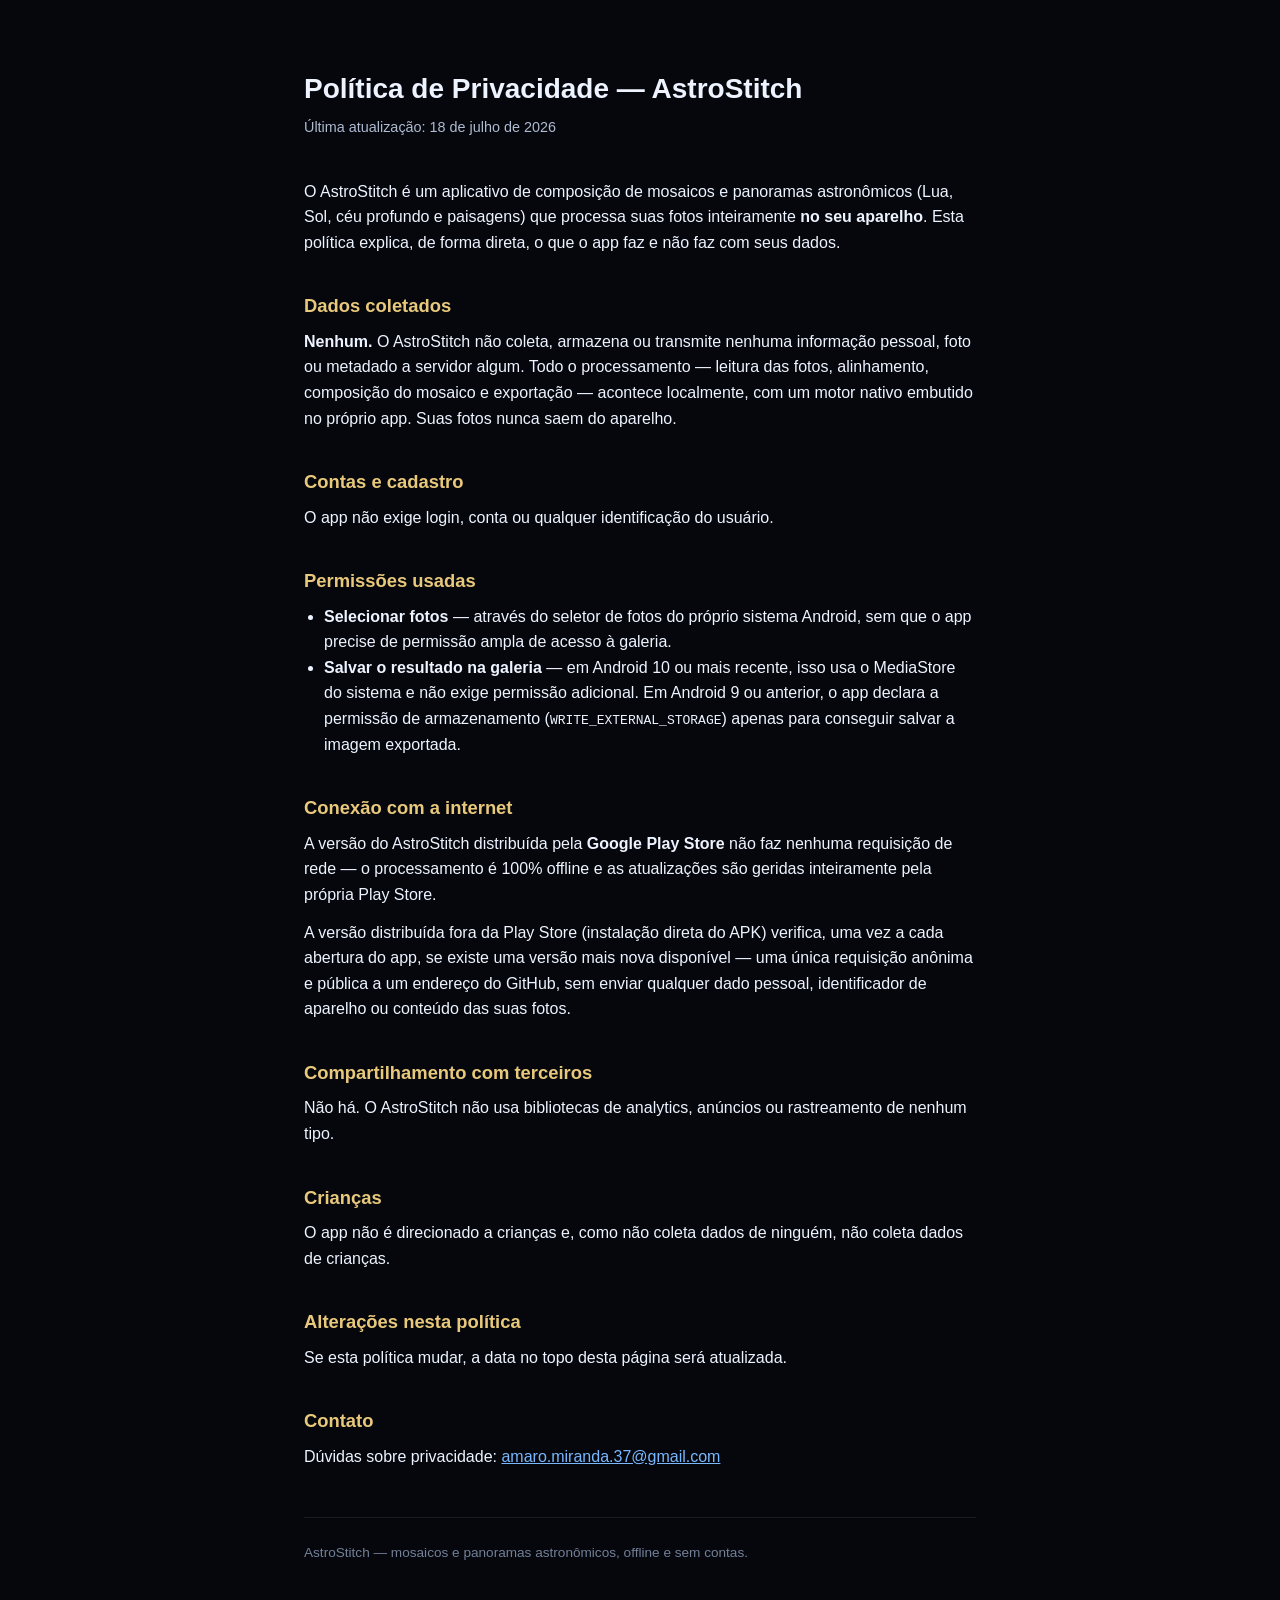
==== privacy-policy.html @ b21834c9 "Adiciona política de privacidade" ====
<!doctype html>
<html lang="pt-BR">
<head>
<meta charset="utf-8">
<meta name="viewport" content="width=device-width, initial-scale=1">
<title>Política de Privacidade — AstroStitch</title>
<style>
  :root { color-scheme: dark; }
  * { box-sizing: border-box; }
  body {
    margin: 0;
    background: #05070D;
    color: #EDF4FF;
    font-family: -apple-system, BlinkMacSystemFont, "Segoe UI", Roboto, Helvetica, Arial, sans-serif;
    line-height: 1.6;
  }
  main {
    max-width: 720px;
    margin: 0 auto;
    padding: 48px 24px 96px;
  }
  h1 {
    font-size: 1.75rem;
    margin-bottom: 4px;
  }
  .updated {
    color: #AEBBD0;
    font-size: 0.9rem;
    margin-bottom: 40px;
  }
  h2 {
    font-size: 1.15rem;
    color: #E8C87A;
    margin-top: 36px;
    margin-bottom: 8px;
  }
  p, li { color: #EDF4FF; }
  p { margin: 0 0 12px; }
  ul { margin: 0 0 12px; padding-left: 20px; }
  a { color: #79B8FF; }
  .footer {
    margin-top: 48px;
    padding-top: 24px;
    border-top: 1px solid rgba(255,255,255,0.08);
    color: #738098;
    font-size: 0.85rem;
  }
</style>
</head>
<body>
<main>
  <h1>Política de Privacidade — AstroStitch</h1>
  <p class="updated">Última atualização: 18 de julho de 2026</p>

  <p>
    O AstroStitch é um aplicativo de composição de mosaicos e panoramas
    astronômicos (Lua, Sol, céu profundo e paisagens) que processa suas
    fotos inteiramente <strong>no seu aparelho</strong>. Esta política
    explica, de forma direta, o que o app faz e não faz com seus dados.
  </p>

  <h2>Dados coletados</h2>
  <p>
    <strong>Nenhum.</strong> O AstroStitch não coleta, armazena ou
    transmite nenhuma informação pessoal, foto ou metadado a servidor
    algum. Todo o processamento — leitura das fotos, alinhamento,
    composição do mosaico e exportação — acontece localmente, com um
    motor nativo embutido no próprio app. Suas fotos nunca saem do
    aparelho.
  </p>

  <h2>Contas e cadastro</h2>
  <p>
    O app não exige login, conta ou qualquer identificação do usuário.
  </p>

  <h2>Permissões usadas</h2>
  <ul>
    <li>
      <strong>Selecionar fotos</strong> — através do seletor de fotos do
      próprio sistema Android, sem que o app precise de permissão ampla
      de acesso à galeria.
    </li>
    <li>
      <strong>Salvar o resultado na galeria</strong> — em Android 10 ou
      mais recente, isso usa o MediaStore do sistema e não exige
      permissão adicional. Em Android 9 ou anterior, o app declara a
      permissão de armazenamento (<code>WRITE_EXTERNAL_STORAGE</code>)
      apenas para conseguir salvar a imagem exportada.
    </li>
  </ul>

  <h2>Conexão com a internet</h2>
  <p>
    A versão do AstroStitch distribuída pela <strong>Google Play Store</strong>
    não faz nenhuma requisição de rede — o processamento é 100% offline e
    as atualizações são geridas inteiramente pela própria Play Store.
  </p>
  <p>
    A versão distribuída fora da Play Store (instalação direta do APK)
    verifica, uma vez a cada abertura do app, se existe uma versão mais
    nova disponível — uma única requisição anônima e pública a um
    endereço do GitHub, sem enviar qualquer dado pessoal, identificador
    de aparelho ou conteúdo das suas fotos.
  </p>

  <h2>Compartilhamento com terceiros</h2>
  <p>
    Não há. O AstroStitch não usa bibliotecas de analytics, anúncios ou
    rastreamento de nenhum tipo.
  </p>

  <h2>Crianças</h2>
  <p>
    O app não é direcionado a crianças e, como não coleta dados de
    ninguém, não coleta dados de crianças.
  </p>

  <h2>Alterações nesta política</h2>
  <p>
    Se esta política mudar, a data no topo desta página será atualizada.
  </p>

  <h2>Contato</h2>
  <p>
    Dúvidas sobre privacidade: <a href="mailto:amaro.miranda.37@gmail.com">amaro.miranda.37@gmail.com</a>
  </p>

  <div class="footer">
    AstroStitch — mosaicos e panoramas astronômicos, offline e sem contas.
  </div>
</main>
</body>
</html>
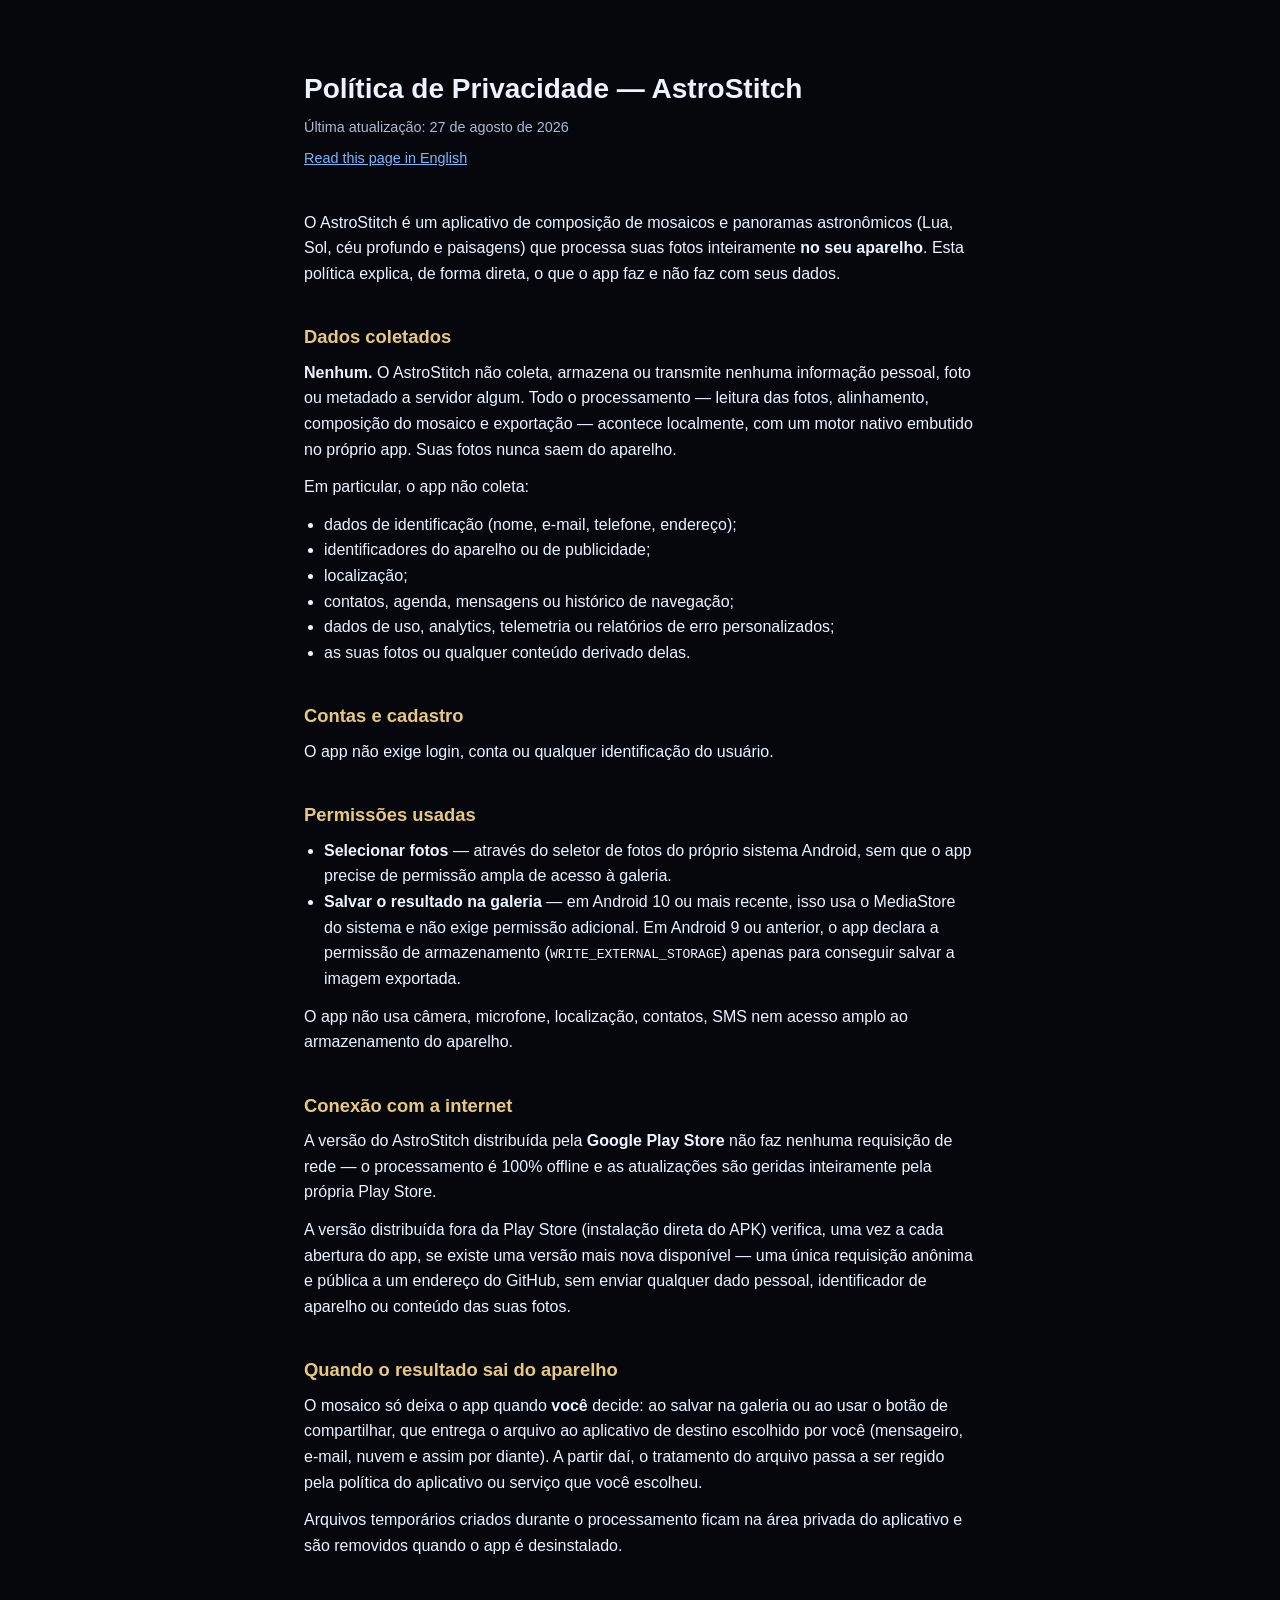
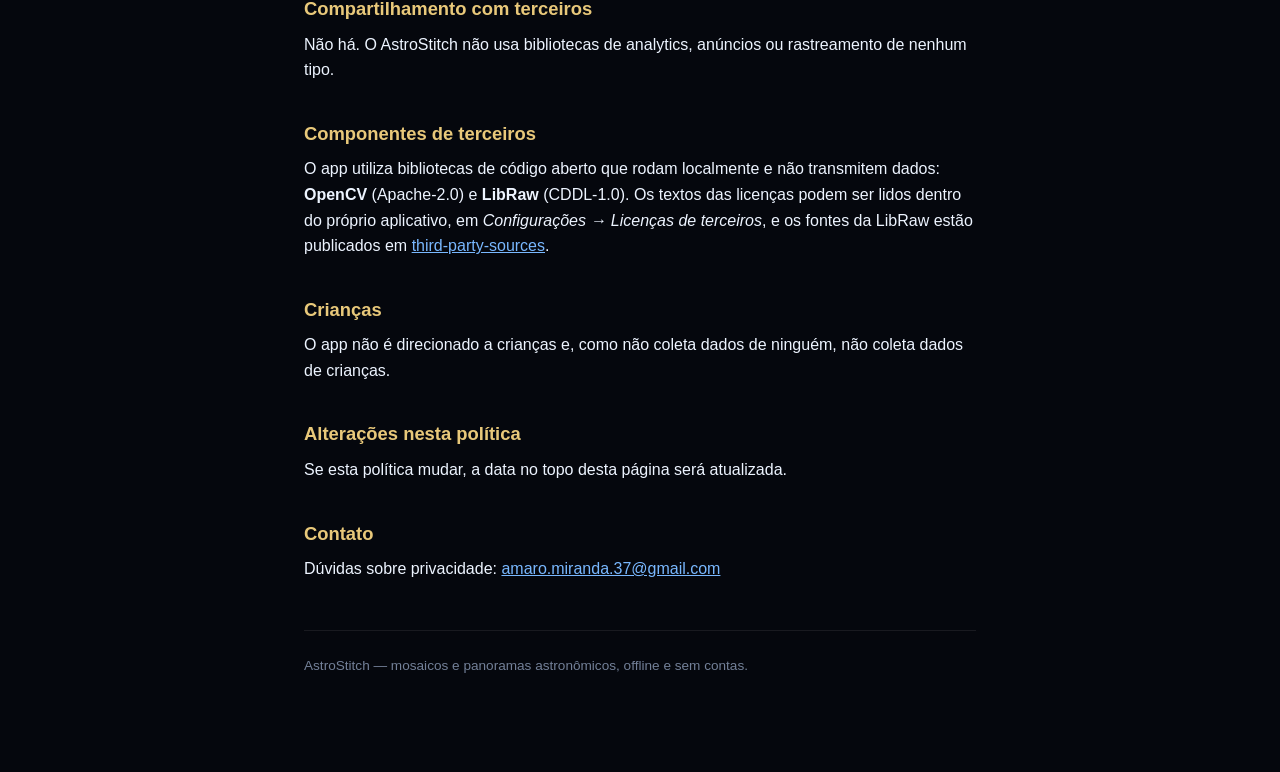
==== commit 22df1397: "Política de privacidade: atualiza para o lançamento na Play e adiciona versão em inglês A ficha da P" ====
--- a/privacy-policy.html
+++ b/privacy-policy.html
@@ -26,6 +26,10 @@
   .updated {
     color: #AEBBD0;
     font-size: 0.9rem;
+    margin-bottom: 8px;
+  }
+  .lang {
+    font-size: 0.9rem;
     margin-bottom: 40px;
   }
   h2 {
@@ -50,7 +54,8 @@
 <body>
 <main>
   <h1>Política de Privacidade — AstroStitch</h1>
-  <p class="updated">Última atualização: 18 de julho de 2026</p>
+  <p class="updated">Última atualização: 27 de agosto de 2026</p>
+  <p class="lang"><a href="privacy-policy.en.html">Read this page in English</a></p>
 
   <p>
     O AstroStitch é um aplicativo de composição de mosaicos e panoramas
@@ -68,6 +73,17 @@
     motor nativo embutido no próprio app. Suas fotos nunca saem do
     aparelho.
   </p>
+  <p>
+    Em particular, o app não coleta:
+  </p>
+  <ul>
+    <li>dados de identificação (nome, e-mail, telefone, endereço);</li>
+    <li>identificadores do aparelho ou de publicidade;</li>
+    <li>localização;</li>
+    <li>contatos, agenda, mensagens ou histórico de navegação;</li>
+    <li>dados de uso, analytics, telemetria ou relatórios de erro personalizados;</li>
+    <li>as suas fotos ou qualquer conteúdo derivado delas.</li>
+  </ul>
 
   <h2>Contas e cadastro</h2>
   <p>
@@ -89,6 +105,10 @@
       apenas para conseguir salvar a imagem exportada.
     </li>
   </ul>
+  <p>
+    O app não usa câmera, microfone, localização, contatos, SMS nem
+    acesso amplo ao armazenamento do aparelho.
+  </p>
 
   <h2>Conexão com a internet</h2>
   <p>
@@ -104,10 +124,35 @@
     de aparelho ou conteúdo das suas fotos.
   </p>
 
+  <h2>Quando o resultado sai do aparelho</h2>
+  <p>
+    O mosaico só deixa o app quando <strong>você</strong> decide: ao
+    salvar na galeria ou ao usar o botão de compartilhar, que entrega o
+    arquivo ao aplicativo de destino escolhido por você (mensageiro,
+    e-mail, nuvem e assim por diante). A partir daí, o tratamento do
+    arquivo passa a ser regido pela política do aplicativo ou serviço
+    que você escolheu.
+  </p>
+  <p>
+    Arquivos temporários criados durante o processamento ficam na área
+    privada do aplicativo e são removidos quando o app é desinstalado.
+  </p>
+
   <h2>Compartilhamento com terceiros</h2>
   <p>
     Não há. O AstroStitch não usa bibliotecas de analytics, anúncios ou
     rastreamento de nenhum tipo.
+  </p>
+
+  <h2>Componentes de terceiros</h2>
+  <p>
+    O app utiliza bibliotecas de código aberto que rodam localmente e não
+    transmitem dados: <strong>OpenCV</strong> (Apache-2.0) e
+    <strong>LibRaw</strong> (CDDL-1.0). Os textos das licenças podem ser
+    lidos dentro do próprio aplicativo, em
+    <em>Configurações → Licenças de terceiros</em>, e os fontes da LibRaw
+    estão publicados em
+    <a href="https://github.com/AmaroMiranda/astro-stitch-releases/tree/main/third-party-sources">third-party-sources</a>.
   </p>
 
   <h2>Crianças</h2>
